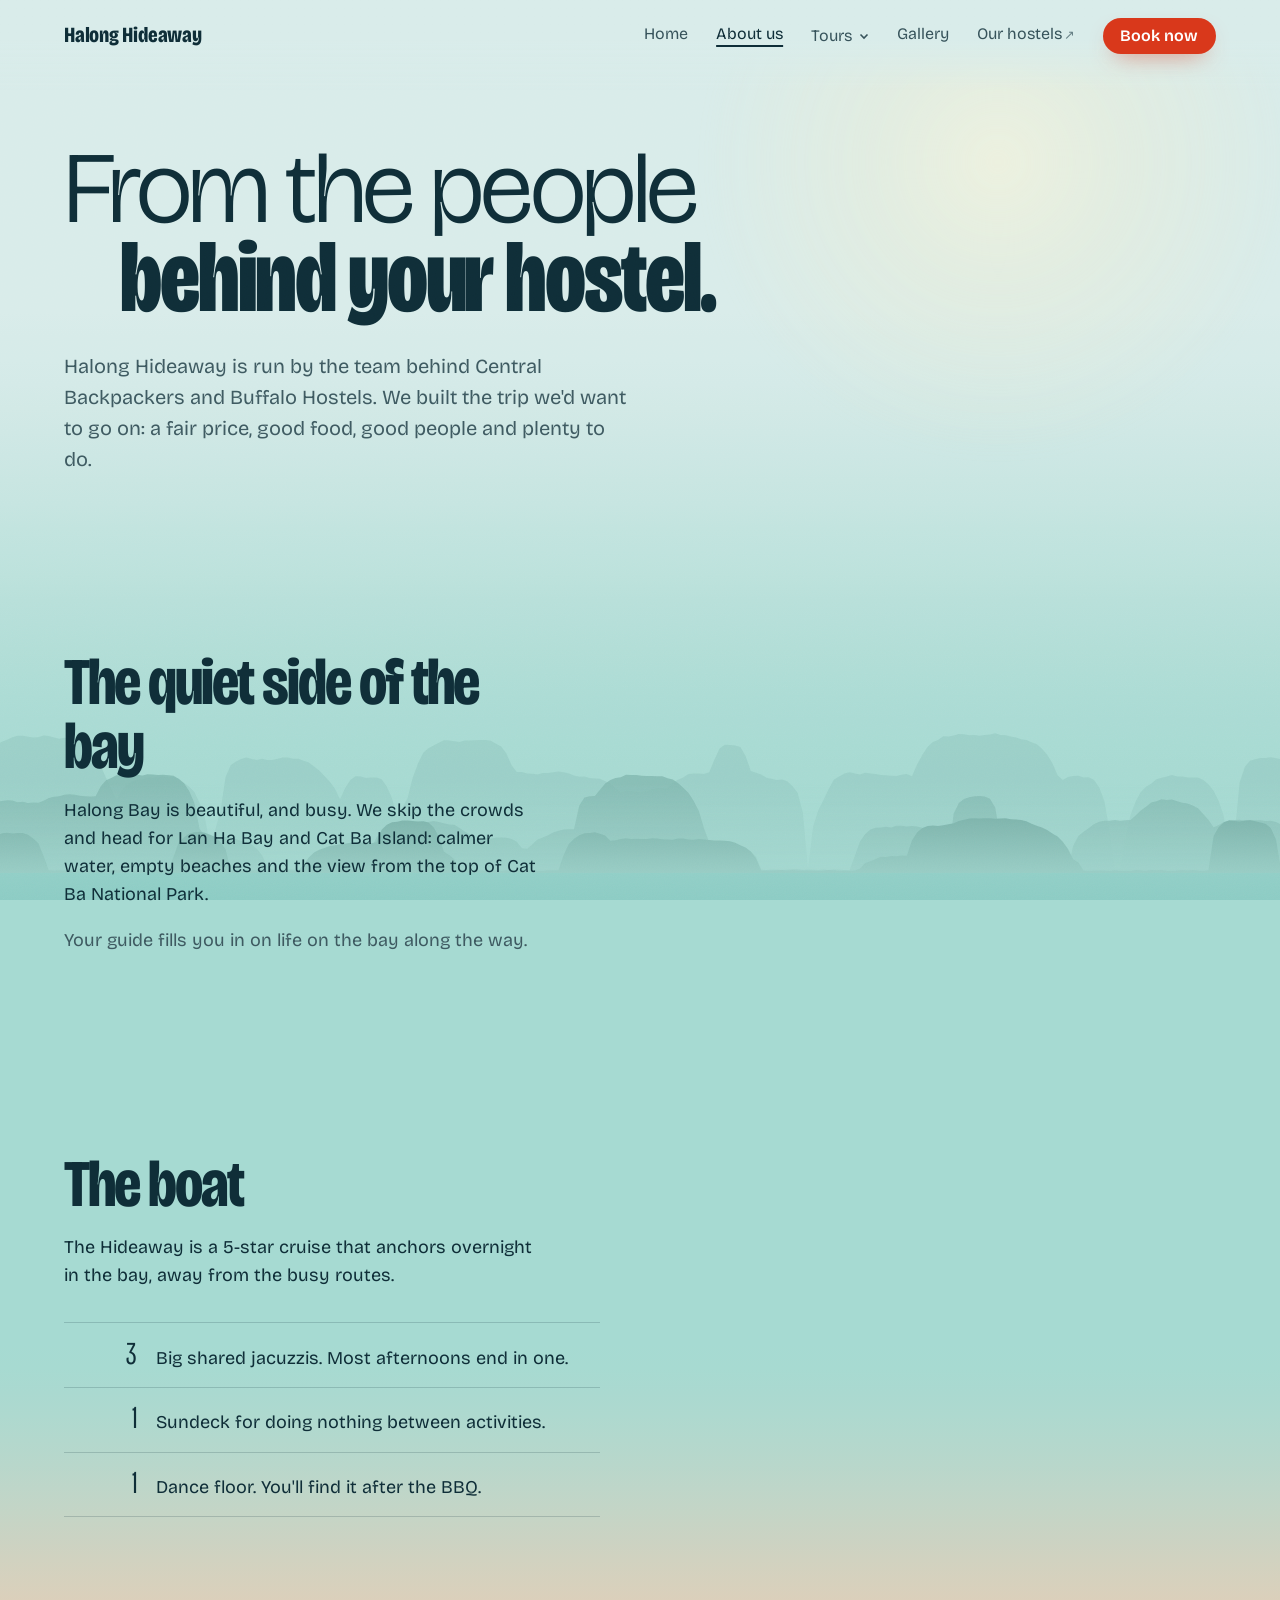
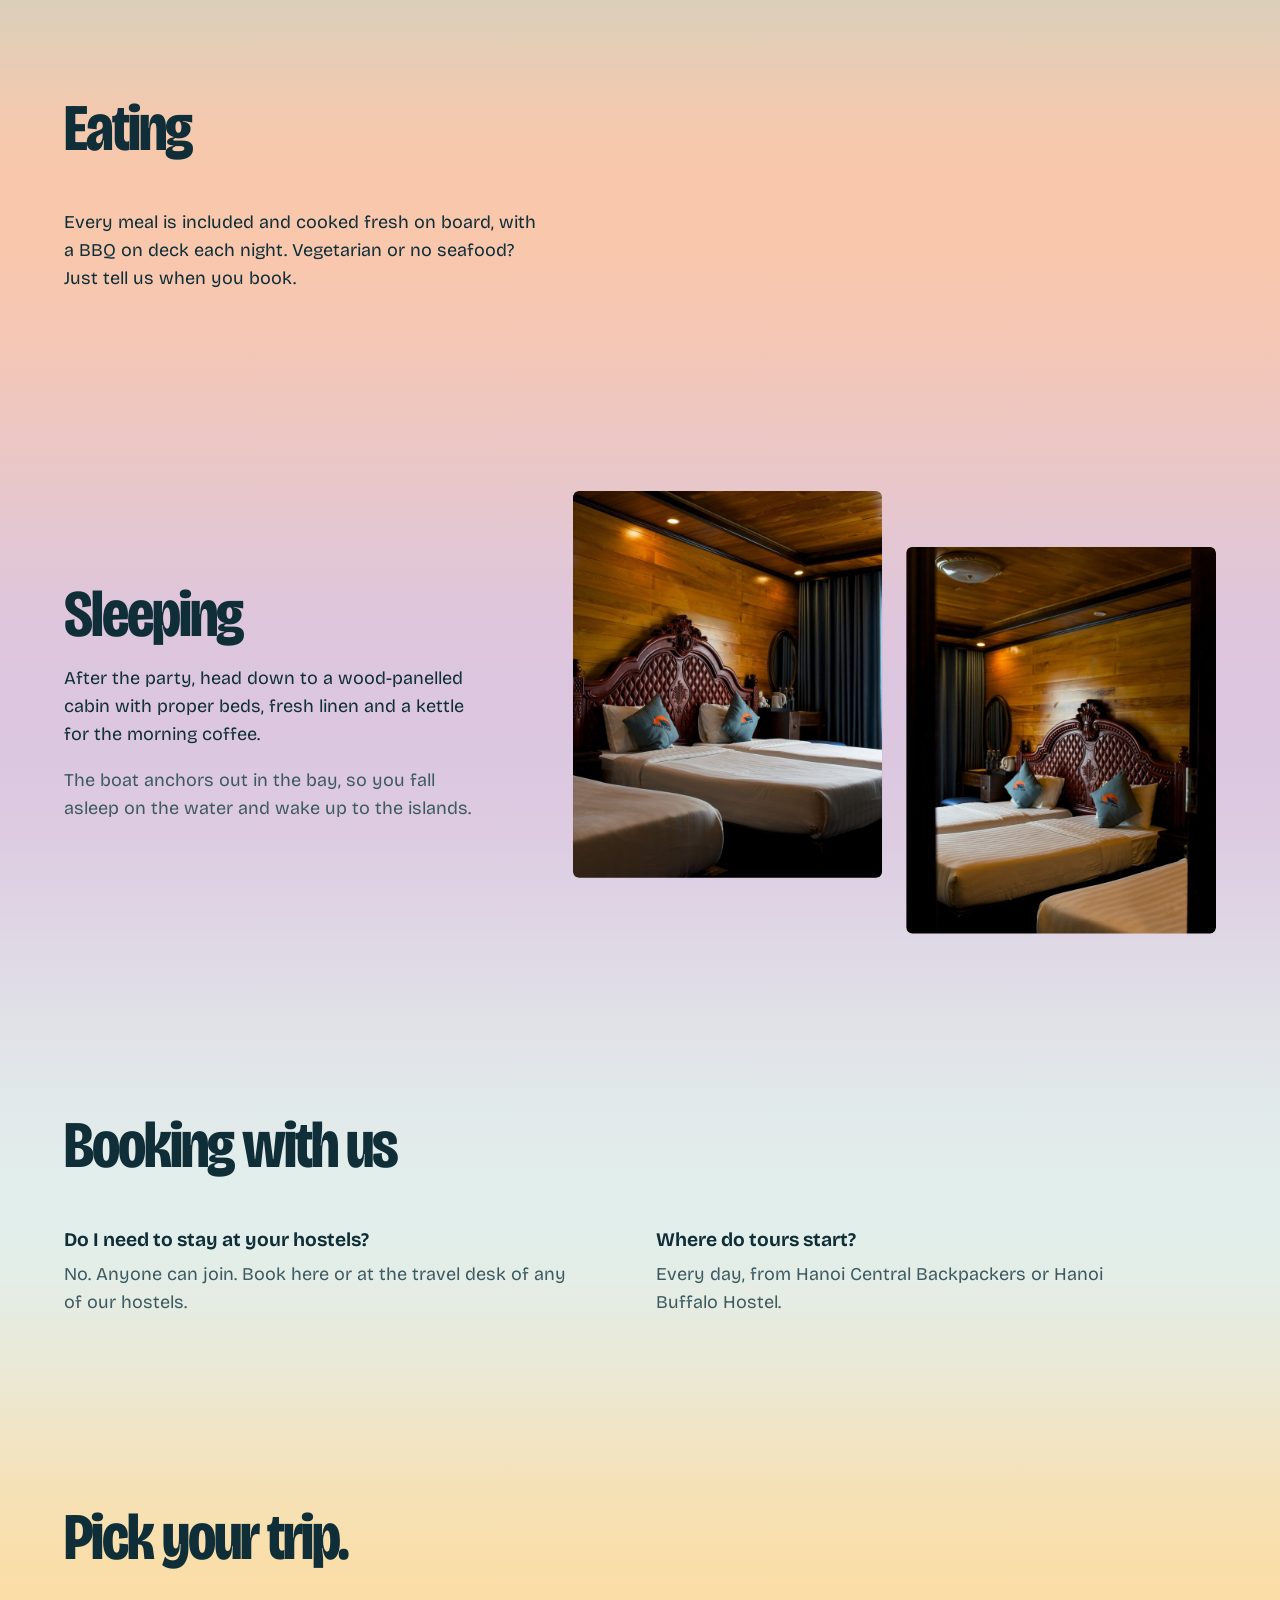
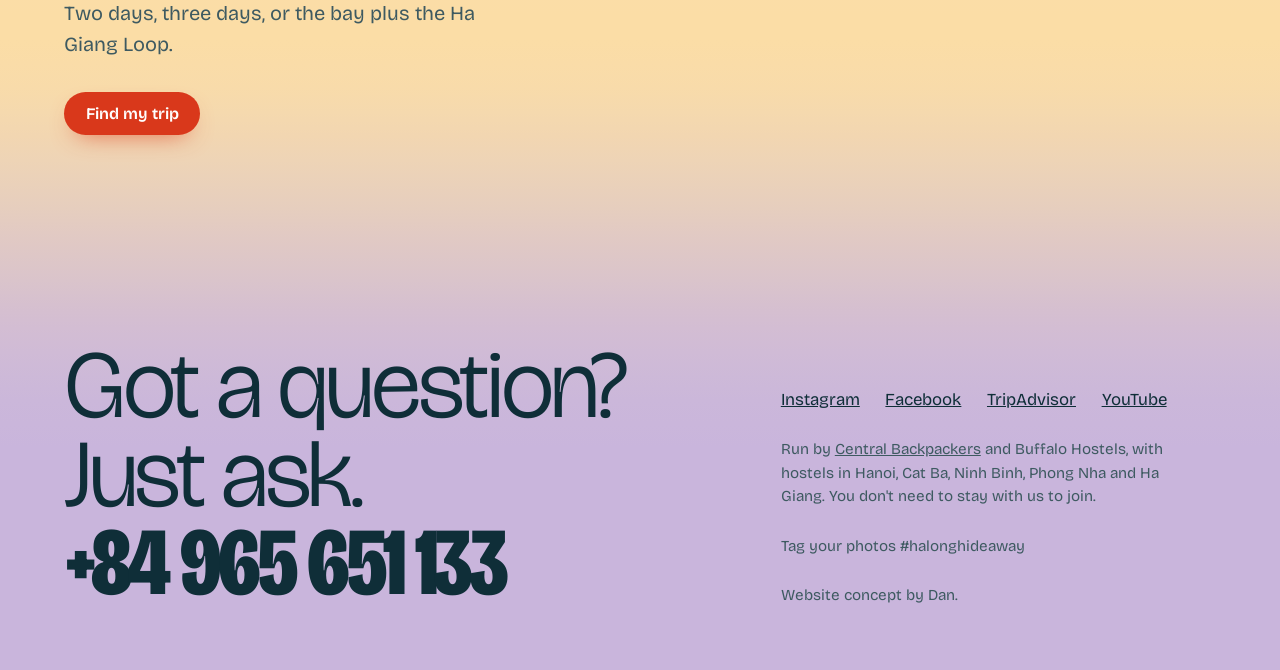
==== site/about.html @ 5dda9557 "Halong Hideaway website concept Co-Authored-By: Claude Opus 5.5 <noreply@anthropic.com> Claude-Sessi" ====
<!DOCTYPE html>
<html lang="en">
<head>
<meta charset="utf-8">
<meta name="viewport" content="width=device-width, initial-scale=1">
<title>About us | Halong Hideaway</title>
<meta name="description" content="Halong Hideaway is run by the team behind Central Backpackers and Buffalo Hostels.">
<meta name="robots" content="noindex, nofollow">
<link rel="preconnect" href="https://fonts.googleapis.com">
<link rel="preconnect" href="https://fonts.gstatic.com" crossorigin>
<link href="https://fonts.googleapis.com/css2?family=Bricolage+Grotesque:opsz,wdth,wght@12..96,75..100,200..800&display=swap" rel="stylesheet">
<link rel="stylesheet" href="assets/site.css">
<script>document.documentElement.classList.add('js')</script>
</head>
<body>
<a class="skip" href="#main">Skip to content</a>
<div class="world" aria-hidden="true"></div>
<div class="grain" aria-hidden="true"></div>

<header class="top">
  <a class="mark" href="index.html">Halong Hideaway</a>
  <div class="bar">
    <a class="btn bar-book" href="tours.html">Book now</a>
    <button class="menu-toggle" type="button" aria-expanded="false" aria-controls="menu" aria-label="Open menu"><span></span><span></span><span></span></button>
  </div>
  <nav id="menu" aria-label="Main">
    <a href="index.html">Home</a>
    <a href="about.html" aria-current="page">About us</a>
    <div class="dd">
      <button type="button" aria-expanded="false" aria-controls="tour-menu">Tours <svg viewBox="0 0 10 10" aria-hidden="true"><path d="M1.5 3.5 5 7l3.5-3.5" fill="none" stroke="currentColor" stroke-width="1.6"/></svg></button>
      <div class="dd-panel" id="tour-menu" hidden>
        <a href="tour-2-days.html"><span><b>2 days, 1 night</b><small>One night on the bay</small></span></a>
        <a href="tour-3-days.html"><span><b>3 days, 2 nights</b><small>The full trip</small></span></a>
        <a href="tour-6-days.html"><span><b>6 days with the Ha Giang Loop</b><small>The bay, then the mountains</small></span></a>
        <a class="all" href="tours.html"><span>Compare all tours</span></a>
      </div>
    </div>
    <a href="gallery.html">Gallery</a>
    <a href="https://www.centralbackpackershostel.com/" target="_blank" rel="noopener">Our hostels<span class="ext" aria-hidden="true">↗</span><span class="vh"> (opens in a new tab)</span></a>
    <a class="btn" href="tours.html">Book now</a>
  </nav>
</header>

<main id="main">

  <section class="intro" data-stop="dawn">
    <h1 class="display"><span>From the people</span><span class="heavy">behind your hostel.</span></h1>
    <p class="lede">Halong Hideaway is run by the team behind Central Backpackers and Buffalo Hostels. We built the trip we'd want to go on: a fair price, good food, good people and plenty to do.</p>
  </section>

  <section class="split" data-stop="midday" aria-labelledby="where">
    <div>
      <h2 class="title" id="where">The quiet side of the bay</h2>
      <p class="body" style="color:inherit">Halong Bay is beautiful, and busy. We skip the crowds and head for Lan Ha Bay and Cat Ba Island: calmer water, empty beaches and the view from the top of Cat Ba National Park.</p>
      <p class="body">Your guide fills you in on life on the bay along the way.</p>
    </div>
    <figure class="shot feather"><img src="https://halonghideaway.com/public/media/media/images/hideaway.cruise.halong.bay.vietnam.jpg" alt="The Hideaway cruise among the islands of Lan Ha Bay" loading="lazy" referrerpolicy="no-referrer" onerror="this.parentNode.style.display='none'"></figure>
  </section>

  <section class="split flip" data-stop="midday" aria-labelledby="deck">
    <div>
      <h2 class="title" id="deck">The boat</h2>
      <p class="body" style="color:inherit">The Hideaway is a 5-star cruise that anchors overnight in the bay, away from the busy routes.</p>
      <ul class="spec">
        <li><b>3</b><span>Big shared jacuzzis. Most afternoons end in one.</span></li>
        <li><b>1</b><span>Sundeck for doing nothing between activities.</span></li>
        <li><b>1</b><span>Dance floor. You'll find it after the BBQ.</span></li>
      </ul>
    </div>
    <figure class="shot feather"><img src="https://halonghideaway.com/public/media/media/images/hideaway.cruise.jaccuzi2.jpg" alt="Guests in the deck jacuzzi on the Hideaway cruise" loading="lazy" referrerpolicy="no-referrer" onerror="this.parentNode.style.display='none'"></figure>
  </section>

  <section class="block" data-stop="sunset" aria-labelledby="eat">
    <h2 class="title" id="eat">Eating</h2>
    <p class="body" style="color:inherit;margin-top:1.4rem">Every meal is included and cooked fresh on board, with a BBQ on deck each night. Vegetarian or no seafood? Just tell us when you book.</p>
  </section>

  <section class="sleep" data-stop="dusk" aria-labelledby="sleep">
    <div class="sleep-copy">
      <h2 class="title" id="sleep">Sleeping</h2>
      <p class="body" style="color:inherit">After the party, head down to a wood-panelled cabin with proper beds, fresh linen and a kettle for the morning coffee.</p>
      <p class="body">The boat anchors out in the bay, so you fall asleep on the water and wake up to the islands.</p>
    </div>
    <div class="sleep-pics">
      <figure class="shot"><img src="assets/media/cabin-1.jpg" srcset="assets/media/cabin-1-800.jpg 800w, assets/media/cabin-1.jpg 1400w" sizes="(max-width: 900px) 50vw, 30vw" alt="A cabin on the Hideaway with carved wooden headboard, white linen and Hideaway Cruise cushions" loading="lazy" decoding="async"></figure>
      <figure class="shot"><img src="assets/media/cabin-2.jpg" srcset="assets/media/cabin-2-800.jpg 800w, assets/media/cabin-2.jpg 1400w" sizes="(max-width: 900px) 50vw, 30vw" alt="The same cabin seen from the doorway, with wood-panelled walls, a mirror and a kettle" loading="lazy" decoding="async"></figure>
    </div>
  </section>

  <section class="block" data-stop="mist" aria-labelledby="book-h">
    <h2 class="title" id="book-h">Booking with us</h2>
    <dl class="qa">
      <div><dt>Do I need to stay at your hostels?</dt><dd>No. Anyone can join. Book here or at the travel desk of any of our hostels.</dd></div>
      <div><dt>Where do tours start?</dt><dd>Every day, from Hanoi Central Backpackers or Hanoi Buffalo Hostel.</dd></div>
    </dl>
  </section>

  <section class="beat solo" data-stop="golden">
    <div>
      <h2 class="title">Pick your trip.</h2>
      <p class="lede">Two days, three days, or the bay plus the Ha Giang Loop.</p>
      <a class="btn" href="tours.html">Find my trip</a>
    </div>
  </section>

  <footer data-stop="evening">
    <p class="ask">Got a question? Just ask. <a href="tel:+84965651133">+84 965 651 133</a></p>
    <div>
      <ul>
        <li><a href="https://www.instagram.com/halonghideawaytour">Instagram</a></li>
        <li><a href="https://www.facebook.com/halonghideawaytour">Facebook</a></li>
        <li><a href="https://www.tripadvisor.com.vn/">TripAdvisor</a></li>
        <li><a href="https://www.youtube.com/watch?v=XsAsDFy_2qI">YouTube</a></li>
      </ul>
      <p class="fine">Run by <a href="https://www.centralbackpackershostel.com/" target="_blank" rel="noopener">Central Backpackers</a> and Buffalo Hostels, with hostels in Hanoi, Cat Ba, Ninh Binh, Phong Nha and Ha Giang. You don't need to stay with us to join.</p>
      <p class="fine">Tag your photos #halonghideaway</p>
      <p class="fine concept">Website concept by Dan.</p>
    </div>
  </footer>
</main>

<script src="assets/site.js"></script>
</body>
</html>
---- site/assets/site.css ----
/* ------------------------------------------------------------------
   Halong Hideaway — shared styles
   One continuous sky per page. Nothing sits in boxes; the light
   changes as you scroll, and every page ends at night.
------------------------------------------------------------------- */
:root{
  --sky-top:#B9CBD3; --sky-bot:#F2D4BA;
  --r1:#A9B9BC; --r2:#8A9FA3; --r3:#647E83; --water:#93ABAD;
  --ink:#13293A; --soft:#3C5363; --acc:#D62F66; --acc-ink:#FFFFFF;
  --sun:#FFE6C8; --sun-x:22%; --sun-y:66vh; --sun-r:180px; --sun-a:.9; --stars:0;
  --gutter:clamp(1.25rem,5vw,5rem);
  --ridge-shift:0px;
}
*{box-sizing:border-box}
html{scroll-behavior:smooth;-webkit-text-size-adjust:100%}
body{margin:0;overflow-x:clip;font-family:"Bricolage Grotesque",ui-sans-serif,system-ui,sans-serif;font-size:1.125rem;line-height:1.55;
  font-variation-settings:"opsz" 14;color:var(--ink);background:var(--sky-bot);-webkit-font-smoothing:antialiased}
a{color:inherit}
img{display:block;max-width:100%}
:focus-visible{outline:2px solid var(--ink);outline-offset:4px;border-radius:4px}
.skip{position:absolute;left:-999px;top:0;z-index:10;background:var(--acc);color:var(--acc-ink);padding:.6rem 1rem}
.skip:focus{left:1rem;top:1rem}

/* ---------- the world ---------- */
.sky-strip{position:absolute;inset:0;z-index:0;pointer-events:none}
.world{position:fixed;inset:0;z-index:1;pointer-events:none;overflow:hidden}
.sun{position:absolute;left:var(--sun-x);top:var(--sun-y);width:min(60vw,620px);height:min(60vw,620px);transition:opacity .4s;transform:translate(-50%,-50%);
  border-radius:50%;opacity:var(--sun-a);
  background:radial-gradient(circle,rgba(255,246,214,.95) 0,rgba(255,240,200,.45) 28%,transparent 68%);filter:blur(8px)}
.stars{position:absolute;inset:0 0 40% 0;opacity:var(--stars)}
.stars i{position:absolute;width:1.5px;height:1.5px;border-radius:50%;background:#fff}
.ridges{position:absolute;left:0;right:0;bottom:3vh;height:min(16vh,170px)}
.ridges svg{position:absolute;bottom:0;left:-10%;width:130%;height:100%;transform:translateX(calc(var(--ridge-shift) * var(--k,1)))}
.ridges .l1{height:100%;--k:.3;opacity:.55} .ridges .l2{height:80%;--k:.6;opacity:.8} .ridges .l3{height:62%;--k:1}
.l1 path{fill:var(--r1)} .l2 path{fill:var(--r2)} .l3 path{fill:var(--r3)}
.haze{position:absolute;left:0;right:0;bottom:3vh;height:10vh;background:linear-gradient(to top,color-mix(in srgb,var(--haze,#fff) 75%,transparent),transparent)}
.water{position:absolute;left:0;right:0;bottom:0;height:3vh;
  background:linear-gradient(to bottom,color-mix(in srgb,var(--water) 80%,var(--haze,#fff)),var(--water))}
.grain{position:fixed;inset:0;z-index:3;pointer-events:none;opacity:.06;mix-blend-mode:overlay;
  background-image:url("data:image/svg+xml,%3Csvg xmlns='http://www.w3.org/2000/svg' width='160' height='160'%3E%3Cfilter id='n'%3E%3CfeTurbulence type='fractalNoise' baseFrequency='.9' numOctaves='2' stitchTiles='stitch'/%3E%3C/filter%3E%3Crect width='100%25' height='100%25' filter='url(%23n)'/%3E%3C/svg%3E")}
main{position:relative;z-index:2}
[data-stop]{color:var(--ink)}
body{position:relative}

/* ---------- nav ---------- */
.top{position:fixed;inset:0 0 auto 0;z-index:5;display:flex;align-items:center;justify-content:space-between;gap:2rem;
  padding:1.1rem var(--gutter) 2.2rem;background:linear-gradient(to bottom,var(--nav-bg,#C2CFD6) 45%,color-mix(in srgb,var(--nav-bg,#C2CFD6) 0%,transparent))}
.mark{white-space:nowrap;font-weight:760;font-variation-settings:"opsz" 40,"wdth" 78;font-size:1.35rem;letter-spacing:-.01em;text-decoration:none;line-height:1}
.top nav{display:flex;gap:1.75rem;align-items:center;font-size:1rem}
.top nav > a:not(.btn),.dd > button{text-decoration:none;opacity:.8}
.top nav > a:not(.btn):hover,.dd > button:hover{opacity:1}
.top nav > a[aria-current="page"],.dd.current > button{opacity:1;text-decoration:underline;text-decoration-thickness:1.5px;text-underline-offset:.4em}
.ext{font-size:.8em;margin-left:.2em;opacity:.7}
.vh{position:absolute;width:1px;height:1px;overflow:hidden;clip:rect(0 0 0 0);white-space:nowrap}

/* tours dropdown */
.dd{position:relative}
.dd > button{font:inherit;color:inherit;background:none;border:0;padding:0;cursor:pointer;display:inline-flex;align-items:center;gap:.4rem}
.dd > button svg{width:10px;height:10px;transition:transform .2s}
.dd > button[aria-expanded="true"] svg{transform:rotate(180deg)}
.dd-panel{position:absolute;top:calc(100% + .9rem);left:-1.1rem;width:24rem;padding:.45rem;border-radius:12px;
  background:color-mix(in srgb,var(--nav-bg,#C2CFD6) 88%,#fff);color:var(--ink);box-shadow:0 24px 60px -24px rgba(10,20,35,.5),0 0 0 1px color-mix(in srgb,var(--ink) 8%,transparent)}
.dd-panel::before{content:"";position:absolute;left:0;right:0;top:-1rem;height:1rem}
.dd-panel[hidden]{display:none}
.dd-panel a{display:grid;grid-template-columns:minmax(0,1fr) auto;gap:1rem;align-items:baseline;padding:.7rem .8rem;border-radius:8px;text-decoration:none}
.dd-panel a:hover,.dd-panel a:focus-visible{background:color-mix(in srgb,var(--ink) 8%,transparent)}
.dd-panel b{font-weight:640}
.dd-panel small{display:block;color:var(--soft);font-size:.85rem;margin-top:.1rem}
.dd-panel .p{font-variant-numeric:tabular-nums;color:var(--soft);font-size:.9rem}
.dd-panel .all{margin-top:.25rem;border-top:1px solid color-mix(in srgb,var(--ink) 12%,transparent);border-radius:0 0 8px 8px;font-weight:600}
@media (hover:hover) and (min-width:901px){.dd:hover .dd-panel[hidden]{display:block}}
.menu-toggle,.top .bar-book{display:none}
.bar{display:flex;align-items:center;gap:.75rem}

.btn{display:inline-flex;align-items:center;gap:.6rem;padding:.8rem 1.35rem;border-radius:999px;background:var(--acc);color:var(--acc-ink);
  text-decoration:none;font:inherit;font-weight:620;font-size:1rem;border:0;cursor:pointer;line-height:1.1;white-space:nowrap}
.btn{box-shadow:0 10px 24px -12px color-mix(in srgb,var(--acc) 80%,transparent);transition:transform .15s,box-shadow .15s}
.btn:hover{transform:translateY(-1px);box-shadow:0 14px 28px -12px color-mix(in srgb,var(--acc) 90%,transparent)}
.btn.ghost,.btn.ghost:hover{background:transparent;color:var(--ink);box-shadow:inset 0 0 0 1.5px currentColor;transform:none}
.top .btn{padding:.6rem 1.1rem}
.actions{display:flex;flex-wrap:wrap;gap:.75rem;align-items:center}
.more{font-weight:620;text-underline-offset:.3em;text-decoration-thickness:1.5px}

/* ---------- type ---------- */
.display{margin:0;font-size:clamp(2.35rem,6.8vw + .9rem,8.6rem);overflow-wrap:break-word;line-height:.88;letter-spacing:-.035em;font-weight:300;font-variation-settings:"opsz" 96,"wdth" 100}
.display span{display:block}
.display .heavy{font-weight:800;font-variation-settings:"opsz" 96,"wdth" 75;padding-left:.55em;letter-spacing:-.02em}
.line{margin:0;font-size:clamp(2.2rem,9vw,6.2rem);overflow-wrap:break-word;line-height:.93;letter-spacing:-.035em;font-weight:300;font-variation-settings:"opsz" 96,"wdth" 100;max-width:14ch}
.line b{font-weight:800;font-variation-settings:"opsz" 96,"wdth" 75;letter-spacing:-.02em}
.title{margin:0;font-size:clamp(2.3rem,5.2vw,4.7rem);line-height:.96;letter-spacing:-.03em;font-weight:720;font-variation-settings:"opsz" 96,"wdth" 80;max-width:16ch}
.lede{max-width:36ch;margin:1.8rem 0 2rem;font-size:1.25rem;color:var(--soft)}
.body{max-width:40ch;color:var(--soft)}

/* feathered photos: edges dissolve into the sky */
.feather img{border-radius:6px;box-shadow:0 30px 60px -30px rgba(10,20,35,.45)}
.shot video{display:block;width:100%;height:100%;object-fit:cover;border-radius:6px;background:color-mix(in srgb,var(--ink) 10%,transparent);
  box-shadow:0 30px 60px -30px rgba(10,20,35,.45)}
.beat .shot.clip{aspect-ratio:4/5;width:min(100%,520px)}
.shot{margin:0}
.shot img{width:100%;height:100%;object-fit:cover}

/* ---------- home ---------- */
.hero{min-height:92svh;display:grid;grid-template-columns:minmax(0,1.1fr) minmax(0,.9fr);align-items:center;gap:3rem;padding:7rem var(--gutter) 12vh}
.hero-shot{position:relative;aspect-ratio:4/5;justify-self:end;width:min(100%,540px);margin:0}
.hero-shot video{width:100%;height:100%;object-fit:cover;display:block;border-radius:6px;box-shadow:0 30px 60px -30px rgba(10,20,35,.45)}
.hero-shot .play{z-index:2;text-decoration:none}
.play{position:absolute;left:1rem;bottom:1rem;display:inline-flex;align-items:center;gap:.55rem;padding:.65rem 1.1rem .65rem .9rem;border-radius:999px;
  border:0;color:#fff;background:rgba(10,18,30,.45);backdrop-filter:blur(10px);-webkit-backdrop-filter:blur(10px);
  font:inherit;font-size:.95rem;font-weight:600;cursor:pointer;line-height:1;white-space:nowrap}
.play:hover{background:rgba(10,18,30,.65)}
.play svg{width:14px;height:14px;display:block}
.beat{position:relative;display:grid;grid-template-columns:minmax(0,1fr) minmax(0,.85fr);align-items:center;gap:3rem 5rem;padding:11vh var(--gutter)}
.beat.flip > :first-child{order:2}
.beat.solo{grid-template-columns:minmax(0,1fr)}
.beat .shot{aspect-ratio:4/3;width:min(100%,600px)}
.beat.flip .shot{justify-self:start}
.beat:not(.flip) .shot{justify-self:end}
.facts{list-style:none;margin:2.2rem 0 0;padding:0;display:flex;flex-wrap:wrap;gap:.5rem 2rem;font-size:1rem;color:var(--soft)}
.facts li::before{content:"+";font-weight:700;margin-right:.4rem;color:var(--ink)}
.choose{list-style:none;margin:2.5rem 0 2.5rem;padding:0;max-width:46rem}
.choose a{display:grid;grid-template-columns:minmax(0,1fr) auto;align-items:baseline;gap:1.5rem;padding:1.1rem 0;text-decoration:none;
  border-top:1.5px solid color-mix(in srgb,var(--ink) 22%,transparent)}
.choose li:last-child a{border-bottom:1.5px solid color-mix(in srgb,var(--ink) 22%,transparent)}
.choose .n{font-size:clamp(1.5rem,3vw,2.3rem);font-weight:640;letter-spacing:-.02em;font-variation-settings:"opsz" 60,"wdth" 84;line-height:1.1}
.choose .n small{display:block;font-size:1rem;font-weight:400;color:var(--soft);letter-spacing:0;margin-top:.3rem;font-variation-settings:"opsz" 14}
.choose .p{font-size:clamp(1.3rem,2.6vw,2rem);font-weight:260;font-variant-numeric:tabular-nums;letter-spacing:-.02em;font-variation-settings:"opsz" 96,"wdth" 80}
.choose a:hover .n{text-decoration:underline;text-decoration-thickness:1.5px;text-underline-offset:.2em}

/* ---------- subpage intro ---------- */
.intro{min-height:56vh;display:grid;align-content:end;padding:9rem var(--gutter) 6vh}
.intro .lede{max-width:44ch}

/* ---------- the route (trip page) ---------- */
.route{position:relative;padding:0 var(--gutter)}
.route::before{content:"";position:absolute;top:10vh;bottom:10vh;left:calc(var(--gutter) + 7.75rem);width:1.5px;
  background:linear-gradient(to bottom,transparent,color-mix(in srgb,var(--ink) 35%,transparent) 4%,color-mix(in srgb,var(--ink) 35%,transparent) 96%,transparent)}
.chapter{position:relative;padding:9vh 0}
.chapter h2{margin:0 0 3rem 9.5rem;max-width:14ch;font-size:clamp(2.4rem,5.4vw,4.9rem);line-height:.95;letter-spacing:-.03em;font-weight:720;font-variation-settings:"opsz" 96,"wdth" 80}
.chapter h2 small{display:block;font-size:.42em;font-weight:340;letter-spacing:-.01em;margin-bottom:.5rem;font-variation-settings:"opsz" 40,"wdth" 100;color:var(--soft)}
.says{margin:0 0 3rem 9.5rem;max-width:13ch;font-size:clamp(2.6rem,6.6vw,6rem);line-height:.92;letter-spacing:-.035em;font-weight:300;font-variation-settings:"opsz" 96,"wdth" 100}
.moments{list-style:none;margin:0;padding:0;max-width:44rem}
.moments li{position:relative;display:grid;grid-template-columns:7rem minmax(0,34ch);gap:2.5rem;padding:1.05rem 0;align-items:baseline}
.moments li::after{content:"";position:absolute;left:calc(7.75rem - 4.5px);top:1.75rem;width:10px;height:10px;border-radius:50%;background:var(--sky-bot);box-shadow:inset 0 0 0 1.5px var(--ink)}
.moments time{font-size:2.1rem;line-height:1;font-weight:240;text-align:right;letter-spacing:-.02em;font-variation-settings:"opsz" 96,"wdth" 78;font-variant-numeric:tabular-nums}
.moments p{margin:0}
.route-link{margin:1.5rem 0 0 9.5rem}
.moments strong{font-weight:680}
.chapter .shot{position:absolute;right:0;top:9vh;width:min(40vw,580px);aspect-ratio:4/3}
.chapter .shot.low{top:auto;bottom:9vh}
.chapter:has(.shot){min-height:calc(min(40vw,580px) * .75 + 18vh)}

/* ---------- split sections (boat, info) ---------- */
.split{display:grid;grid-template-columns:minmax(0,1fr) minmax(0,1fr);gap:3rem 5rem;align-items:center;padding:10vh var(--gutter)}
.split.flip > :first-child{order:2}
.split .shot{aspect-ratio:4/3;width:min(100%,600px);justify-self:center}
.spec{list-style:none;margin:2rem 0 0;padding:0;max-width:34rem}
.spec li{display:grid;grid-template-columns:4.5rem minmax(0,1fr);gap:1.25rem;padding:.9rem 0;align-items:baseline;border-top:1.5px solid color-mix(in srgb,var(--ink) 18%,transparent)}
.spec li:last-child{border-bottom:1.5px solid color-mix(in srgb,var(--ink) 18%,transparent)}
.spec b{font-size:2rem;font-weight:260;line-height:1;letter-spacing:-.03em;font-variation-settings:"opsz" 96,"wdth" 78;text-align:right}
.block{padding:10vh var(--gutter)}
.block .title{margin-bottom:3rem}
.qa{display:grid;grid-template-columns:repeat(2,minmax(0,1fr));gap:2.4rem 4rem;margin:0;max-width:70rem}
.qa dt{font-weight:680;margin-bottom:.35rem;font-size:1.2rem}
.qa dd{margin:0;max-width:42ch;color:var(--soft)}

/* ---------- prices ---------- */
.pick{display:flex;flex-wrap:wrap;align-items:baseline;gap:.2em .35em;margin:1rem 0 4rem;font-size:clamp(2.6rem,6.4vw,5.8rem);line-height:1;
  letter-spacing:-.035em;font-weight:300;font-variation-settings:"opsz" 96,"wdth" 100}
.pick button{font:inherit;color:inherit;background:none;border:0;padding:0 .08em;cursor:pointer;opacity:.38;font-weight:800;font-variation-settings:"opsz" 96,"wdth" 75}
.pick button:hover{opacity:.7}
.pick button[aria-checked="true"]{opacity:1;text-decoration:underline;text-decoration-thickness:.07em;text-underline-offset:.12em}
.pick .slash{opacity:.3}
.detail{display:grid;grid-template-columns:minmax(0,1.1fr) minmax(0,.9fr);gap:3rem 5rem;max-width:74rem}
.detail h2{margin:0 0 1rem;font-size:1.9rem;line-height:1.1;font-weight:680;letter-spacing:-.015em;font-variation-settings:"opsz" 40,"wdth" 88}
.detail .blurb{max-width:42ch;margin:0 0 2rem}
.days{list-style:none;margin:2.4rem 0 0;padding:0;max-width:40rem}
.days li{display:grid;grid-template-columns:4.5rem minmax(0,1fr);gap:1.25rem;padding:.75rem 0;border-top:1.5px solid color-mix(in srgb,var(--ink) 18%,transparent)}
.days li span{font-weight:680}
.price{font-size:clamp(3rem,7vw,6rem);line-height:.9;font-weight:220;letter-spacing:-.04em;font-variant-numeric:tabular-nums;font-variation-settings:"opsz" 96,"wdth" 78;margin:0}
.price small{font-size:1rem;letter-spacing:0;font-weight:400;display:block;margin-top:.7rem;color:var(--soft);font-variation-settings:"opsz" 14}
.ride{display:flex;gap:1.25rem;margin:1.4rem 0 0;font-size:1rem}
.ride[hidden]{display:none}
.ride button{font:inherit;background:none;border:0;color:inherit;padding:0;cursor:pointer;opacity:.5}
.ride button[aria-checked="true"]{opacity:1;text-decoration:underline;text-underline-offset:.3em}
.incl{list-style:none;margin:2.2rem 0 0;padding:0;font-size:1rem}
.incl li{padding:.25rem 0}
.incl li::before{content:"+";display:inline-block;width:1.1rem;font-weight:700}
.excl{font-size:.95rem;color:var(--soft);margin-top:1rem}
.detail .shot{margin:2.4rem 0 0;width:min(100%,460px);aspect-ratio:4/3}
.detail .shot[hidden]{display:none}

/* ---------- footer (always night) ---------- */
footer{padding:12vh var(--gutter) 7vh;display:grid;grid-template-columns:minmax(0,1.2fr) minmax(0,.8fr);gap:3rem 4rem;align-items:end}
footer .ask{margin:0;font-size:clamp(2.1rem,9vw,6rem);line-height:.92;letter-spacing:-.035em;font-weight:300;font-variation-settings:"opsz" 96,"wdth" 100}
footer .ask a{font-weight:800;font-variation-settings:"opsz" 96,"wdth" 75;text-decoration:none;display:block}
footer .ask a:hover{text-decoration:underline;text-decoration-thickness:.05em;text-underline-offset:.1em}
footer ul{list-style:none;margin:0;padding:0;display:flex;flex-wrap:wrap;gap:.6rem 1.6rem;font-size:1.05rem}
footer .fine{color:var(--soft);font-size:.95rem;margin:1.6rem 0 0;max-width:40ch}

/* ---------- video ---------- */
dialog{border:0;padding:0;width:min(92vw,1100px);max-height:92dvh;background:#000;border-radius:14px;overflow:hidden}
#film .frame{aspect-ratio:16/9;width:100%}
.film-note{margin:0;padding:.7rem 1rem;font-size:.9rem;color:rgba(255,255,255,.7);background:#000;text-align:right}
.film-note a{color:#fff}
dialog::backdrop{background:rgba(8,14,30,.82)}
dialog .frame{aspect-ratio:16/9}
dialog iframe{width:100%;height:100%;border:0;display:block}
dialog .close{position:absolute;top:.6rem;right:.6rem;z-index:2;background:rgba(0,0,0,.55);color:#fff;border:0;border-radius:999px;padding:.45rem .9rem;font:inherit;font-size:.9rem;cursor:pointer}

/* ---------- responsive ---------- */
@media (max-width:900px){
  .hero,.beat,.split,.detail,footer{grid-template-columns:1fr}
  .hero{padding-top:6.5rem;padding-bottom:10vh;min-height:0}
  .hero-shot{justify-self:stretch;aspect-ratio:4/3;width:100%;max-width:560px}
  .beat{padding:8vh var(--gutter)}
  .split,.block{padding:8vh var(--gutter)}
  .beat.flip > :first-child,.split.flip > :first-child{order:0}
  .beat .shot,.beat.flip .shot,.beat:not(.flip) .shot{justify-self:center}
  .route::before{left:calc(var(--gutter) + 5.1rem)}
  .chapter{padding:7vh 0;min-height:0}
  .chapter:has(.shot){min-height:0}
  .chapter h2,.says,.route-link{margin-left:0}
  .moments li{grid-template-columns:4.35rem minmax(0,1fr);gap:1.6rem}
  .moments li::after{left:calc(5.1rem - 4.5px);top:1.45rem}
  .moments time{font-size:1.05rem;font-weight:340}
  .chapter .shot,.chapter .shot.low{position:relative;top:auto;bottom:auto;right:auto;width:100%;margin-top:1.5rem}
  .qa{grid-template-columns:1fr}
}

/* ---------- compact nav: hamburger + dropdown panel (tablets and phones) ---------- */
@media (max-width:1080px){
  .top{padding-top:.8rem;padding-bottom:1.6rem}
  .menu-toggle{display:inline-grid;place-content:center;gap:5px;width:44px;height:44px;margin-right:-10px;padding:0;border:0;border-radius:10px;
    background:none;color:inherit;cursor:pointer;position:relative;z-index:7}
  .menu-toggle span{display:block;width:22px;height:2px;border-radius:2px;background:currentColor;transition:transform .25s ease,opacity .2s ease}
  .top.open .menu-toggle span:nth-child(1){transform:translateY(7px) rotate(45deg)}
  .top.open .menu-toggle span:nth-child(2){opacity:0}
  .top.open .menu-toggle span:nth-child(3){transform:translateY(-7px) rotate(-45deg)}
  .top .bar-book{display:inline-flex;padding:.55rem 1rem;font-size:.95rem}
  .top nav{display:none;position:fixed;left:max(.75rem,env(safe-area-inset-left));right:max(.75rem,env(safe-area-inset-right));top:4.1rem;
    max-height:calc(100dvh - 5rem);overflow-y:auto;overscroll-behavior:contain;flex-direction:column;align-items:stretch;gap:0;
    padding:.5rem 1.25rem 1.25rem;border-radius:16px;font-size:1.15rem;
    background:color-mix(in srgb,var(--nav-bg,#D9ECEA) 82%,#fff);box-shadow:0 30px 70px -30px rgba(10,30,40,.55),0 0 0 1px color-mix(in srgb,var(--ink) 7%,transparent)}
  .top.open nav{display:flex;animation:drop .22s ease-out}
  @keyframes drop{from{opacity:0;transform:translateY(-8px)}to{opacity:1;transform:none}}
  .top nav > a:not(.btn),.dd > button{display:flex;width:100%;justify-content:space-between;align-items:center;padding:.95rem 0;font-weight:620;opacity:1;
    border-bottom:1px solid color-mix(in srgb,var(--ink) 10%,transparent);text-decoration:none}
  .top nav > a[aria-current="page"],.dd.current > button{text-decoration:none;color:var(--acc)}
  .dd > button svg{width:12px;height:12px}
  .dd-panel{position:static;width:auto;padding:.25rem 0 .5rem .9rem;background:none;box-shadow:none;border-radius:0;
    border-bottom:1px solid color-mix(in srgb,var(--ink) 10%,transparent)}
  .dd-panel::before{display:none}
  .dd-panel a{padding:.6rem 0;font-size:1.02rem}
  .dd-panel .all{border-top:0;margin:0}
  .top nav .btn{justify-content:center;margin-top:1.1rem;padding:.95rem 1.2rem;font-size:1.05rem}
  html.menu-open{overflow:hidden}
}
@media (max-width:900px){ .display{font-size:clamp(2.35rem,10.5vw,6.2rem)} }
@media (max-width:440px){ .mark{font-size:1.15rem} .top .bar-book{padding:.5rem .85rem;font-size:.9rem} .bar{gap:.5rem} }
@media (max-width:359px){ .top .bar-book{display:none} }
/* phones turned sideways: size big type by screen height */
@media (max-height:520px) and (orientation:landscape){
  .display{font-size:clamp(2.1rem,9vh + 1rem,4.2rem)}
  .line,.says,footer .ask{font-size:clamp(1.9rem,8vh + 1rem,3.6rem)}
  .hero{padding-top:5rem;min-height:0}
  .top nav{max-height:calc(100dvh - 4.6rem)}
}
@media (prefers-reduced-motion:reduce){
  html{scroll-behavior:auto}
  .ridges svg{transform:none}
}

/* ---------- about: sleeping ---------- */
.sleep{display:grid;grid-template-columns:minmax(0,.8fr) minmax(0,1.2fr);gap:3rem 5rem;align-items:center;padding:10vh var(--gutter)}
.sleep-pics{display:grid;grid-template-columns:1fr 1fr;gap:1.5rem;align-items:start}
.sleep-pics .shot{aspect-ratio:4/5}
.sleep-pics .shot:nth-child(2){margin-top:18%}
.sleep-pics img{width:100%;height:100%;object-fit:cover;border-radius:6px;box-shadow:0 30px 60px -30px rgba(10,20,35,.5)}
@media (max-width:900px){
  .sleep{grid-template-columns:1fr;padding:8vh var(--gutter)}
  .sleep-pics{gap:.9rem}
}

/* ---------- tours overview ---------- */
.tour-row{display:grid;grid-template-columns:minmax(0,.9fr) minmax(0,1.3fr) minmax(0,.9fr);gap:2.5rem 4rem;align-items:start;padding:10vh var(--gutter)}
.tour-row .big{margin:0;font-size:clamp(6rem,15vw,13rem);line-height:.8;font-weight:200;letter-spacing:-.06em;font-variation-settings:"opsz" 96,"wdth" 75}
.tour-row .big small{display:block;font-size:1.25rem;letter-spacing:-.01em;font-weight:500;margin-top:.9rem;font-variation-settings:"opsz" 14}
.tour-row h2{margin:0 0 1rem;font-size:clamp(1.9rem,3.4vw,3rem);line-height:1;letter-spacing:-.025em;font-weight:720;font-variation-settings:"opsz" 96,"wdth" 82}
.tour-row .hook{margin:0 0 1.4rem;max-width:38ch;color:var(--soft)}
.ticks{list-style:none;margin:0;padding:0}
.ticks li{padding:.3rem 0}
.ticks li::before{content:"+";display:inline-block;width:1.2rem;font-weight:700}
.tour-row .buy{display:grid;gap:1.1rem;justify-items:start}
.tour-row .price{font-size:clamp(2.2rem,4vw,3.4rem)}
.badge{display:inline-block;font-size:.9rem;font-weight:650;padding:.32rem .75rem;border-radius:999px;background:#FFD25A;color:#2A1F10;margin-bottom:1rem}
.perday{display:block;font-size:.95rem;font-weight:600;margin-top:.35rem;color:var(--ink)}
.trust{list-style:none;margin:1.6rem 0 0;padding:0;display:flex;flex-wrap:wrap;gap:.4rem 1.6rem;font-size:.95rem;color:var(--soft)}
.trust li::before{content:"";display:inline-block;width:.45rem;height:.45rem;border-radius:50%;background:#3FA7A0;margin-right:.5rem;vertical-align:.1em}
.note{font-size:.95rem;color:var(--soft);max-width:34ch;margin:0}

/* ---------- tour detail ---------- */
.tour-head{min-height:62vh;display:grid;grid-template-columns:minmax(0,1.4fr) minmax(0,.6fr);gap:3rem;align-items:end;padding:9rem var(--gutter) 7vh}
.tour-head .buy{display:grid;gap:1.1rem;justify-items:start;padding-bottom:.6rem}
.tour-head .price{font-size:clamp(2.6rem,5vw,4.4rem)}
.cols{display:grid;grid-template-columns:repeat(2,minmax(0,1fr));gap:2.5rem 4rem;max-width:64rem;margin-top:2rem}
.cols h3{margin:0 0 .6rem;font-size:1.2rem;font-weight:680}
.others{display:grid;grid-template-columns:repeat(2,minmax(0,1fr));gap:2rem 4rem;max-width:64rem;margin-top:2.5rem}
.others a{text-decoration:none;display:block;padding-top:1rem;border-top:1.5px solid color-mix(in srgb,var(--ink) 25%,transparent)}
.others b{display:block;font-size:clamp(1.5rem,2.6vw,2.2rem);font-weight:660;letter-spacing:-.02em;line-height:1.1;font-variation-settings:"opsz" 60,"wdth" 84}
.others span{color:var(--soft);font-size:1rem}
.others a:hover b{text-decoration:underline;text-decoration-thickness:1.5px;text-underline-offset:.2em}
.bookbar{position:fixed;right:var(--gutter);bottom:calc(3.5vh + 1rem);z-index:6;box-shadow:0 18px 40px -18px rgba(10,20,35,.6);
  background:#D9381B;color:#fff;opacity:0;transform:translateY(1rem);pointer-events:none;transition:opacity .25s,transform .25s}
.bookbar.show{opacity:1;transform:none;pointer-events:auto}

/* ---------- gallery ---------- */
.gal-head{padding:9rem var(--gutter) 5vh;display:grid;grid-template-columns:minmax(0,1.2fr) minmax(0,.8fr);gap:2rem 4rem;align-items:end}
.gal-head .lede{margin:0 0 .4rem}
.film{position:relative;margin:0 var(--gutter);border-radius:8px;overflow:hidden;aspect-ratio:21/9;
  background:linear-gradient(135deg,color-mix(in srgb,var(--ink) 14%,transparent),color-mix(in srgb,var(--ink) 4%,transparent))}
.film img{width:100%;height:100%;object-fit:cover}
.film::after{content:"";position:absolute;inset:0;background:linear-gradient(to top,rgba(8,24,30,.45),transparent 55%);pointer-events:none}
.film .play{left:50%;top:50%;bottom:auto;transform:translate(-50%,-50%);font-size:1.1rem;padding:1rem 1.6rem 1rem 1.25rem;z-index:2}
.film figcaption{position:absolute;left:1.4rem;bottom:1.2rem;z-index:2;color:#fff;font-size:1rem;font-weight:500}

.reel-sec{position:relative}
.reel-pin{position:sticky;top:0;height:100vh;height:100svh;overflow:hidden;display:flex;flex-direction:column;justify-content:center}
.reel-track{display:flex;align-items:center;gap:clamp(2.5rem,5vw,6rem);padding:4rem var(--gutter) 0;width:max-content;will-change:transform}
.frame{flex:none;margin:0}
.frame.up{align-self:flex-start;margin-top:2vh}
.frame.down{align-self:flex-end;margin-bottom:6vh}
.zoom{position:relative;display:block;padding:0;border:0;cursor:zoom-in;border-radius:6px;overflow:hidden;
  height:min(58vh,620px);aspect-ratio:var(--ar,3/2);
  background:linear-gradient(135deg,color-mix(in srgb,var(--ink) 12%,transparent),color-mix(in srgb,var(--ink) 4%,transparent));
  box-shadow:0 34px 70px -34px rgba(10,30,40,.55)}
.frame.big .zoom{height:min(66vh,700px)}
.frame.small .zoom{height:min(42vh,440px)}
.zoom img{width:100%;height:100%;object-fit:cover;transition:transform .6s cubic-bezier(.2,.7,.2,1)}
.zoom:hover img{transform:scale(1.03)}
.zoom.missing img{visibility:hidden}
.zoom.missing{cursor:default}
.zoom.missing::after{content:"Photo";position:absolute;inset:auto 0 1rem;text-align:center;font-size:.9rem;color:var(--soft)}
.frame figcaption{margin-top:.8rem;font-size:.95rem;color:var(--soft);max-width:34ch}
.interlude{flex:none;width:min(24rem,62vw);align-self:center}
.interlude .t{display:block;font-size:1rem;font-weight:650;margin-bottom:.7rem;color:var(--soft)}
.interlude p{margin:0;font-size:clamp(2rem,3.6vw,3.4rem);line-height:1;letter-spacing:-.03em;font-weight:300;font-variation-settings:"opsz" 96,"wdth" 100}
.interlude p b{font-weight:780;font-variation-settings:"opsz" 96,"wdth" 78}
.interlude .btn{margin-top:1.6rem}
.reel-hud{position:absolute;left:var(--gutter);right:var(--gutter);top:5.4rem;display:flex;align-items:center;gap:1.25rem;font-size:.95rem;font-weight:600;pointer-events:none}
.reel-now{min-width:9rem}
.reel-bar{flex:1;max-width:22rem;height:2px;background:color-mix(in srgb,var(--ink) 15%,transparent);border-radius:2px;overflow:hidden}
.reel-bar i{display:block;height:100%;background:var(--ink);transform:scaleX(0);transform-origin:left}
.reel-hint{color:var(--soft);font-weight:500}

/* full-screen photo viewer */
#viewer{position:fixed;inset:0;width:100vw;height:100dvh;max-width:none;max-height:none;margin:0;padding:0;border:0;border-radius:0;
  background:rgba(9,22,28,.94);color:#fff;overflow:hidden}
#viewer[open]{display:grid;grid-template-rows:1fr auto}
#viewer::backdrop{background:transparent}
.v-stage{display:grid;place-items:center;padding:4.5rem 4.5rem 1rem;touch-action:none;min-height:0}
.v-stage img{max-width:100%;max-height:100%;object-fit:contain;border-radius:4px;user-select:none;-webkit-user-drag:none}
.v-bar{display:flex;justify-content:space-between;align-items:baseline;gap:1rem;padding:1rem 1.5rem calc(1.25rem + env(safe-area-inset-bottom));font-size:1rem}
.v-cap{max-width:60ch}
.v-count{font-variant-numeric:tabular-nums;opacity:.75;white-space:nowrap}
#viewer .close{top:1rem;right:1rem}
.v-prev,.v-next{position:absolute;top:50%;transform:translateY(-50%);width:3rem;height:3rem;border-radius:50%;border:0;cursor:pointer;
  background:rgba(255,255,255,.12);color:#fff;display:grid;place-items:center}
.v-prev:hover,.v-next:hover{background:rgba(255,255,255,.24)}
.v-prev{left:1rem} .v-next{right:1rem}
.v-prev svg,.v-next svg{width:18px;height:18px}

@media (max-width:900px), (prefers-reduced-motion:reduce){
  .reel-pin{position:static;height:auto;overflow:visible;display:block}
  .reel-track{flex-direction:column;align-items:stretch;width:auto;transform:none !important;padding:4vh var(--gutter) 8vh;gap:3.2rem}
  .frame,.frame.up,.frame.down{align-self:stretch;margin:0}
  .zoom,.frame.big .zoom,.frame.small .zoom{height:auto;width:100%}
  .frame.small .zoom{width:78%}
  .frame.small:nth-of-type(even) .zoom{margin-left:auto}
  .interlude{width:auto;padding:1rem 0}
  .reel-hud{display:none}
}
@media (max-width:900px){
  .gal-head{grid-template-columns:1fr;padding-top:7rem}
  .film{aspect-ratio:4/3}
  .v-stage{padding:4rem .5rem .5rem}
  .v-prev,.v-next{display:none}
}
@media (max-width:1100px) and (min-width:641px){
  .tour-row{grid-template-columns:minmax(0,.55fr) minmax(0,1.45fr);gap:2rem 3rem}
  .tour-row .buy{grid-column:2;grid-template-columns:auto auto;align-items:center;justify-content:start;gap:1rem 1.5rem}
  .tour-row .buy .price{grid-column:1/-1}
}
@media (max-width:640px){ .tour-row{grid-template-columns:1fr} .tour-row .buy{grid-column:auto} }
@media (max-width:900px){
  .tour-head,.cols,.others{grid-template-columns:1fr}
  .tour-row{gap:1.5rem 2.5rem;padding:8vh var(--gutter)}
  .tour-head{min-height:0}
  .bookbar{left:var(--gutter);right:var(--gutter);justify-content:center}
}

/* ---------- muted YouTube preview in a frame ---------- */
.has-preview{position:relative;overflow:hidden;border-radius:6px}
.yt-preview{position:absolute;inset:0;overflow:hidden;border-radius:6px;opacity:0;transition:opacity .8s ease;pointer-events:none;z-index:1}
.has-preview.playing .yt-preview{opacity:1}
.yt-preview iframe{position:absolute;left:50%;top:50%;transform:translate(-50%,-50%);border:0;pointer-events:none}
.has-preview .play{z-index:3;text-decoration:none}
.film.has-preview figcaption{z-index:3}
.film.has-preview::after{z-index:2}

/* ---------- hero promo (vertical video) ---------- */
.hero-promo{aspect-ratio:9/16;width:auto;height:min(76vh,720px);max-width:100%}
.hero-promo .play{z-index:2}
@media (max-width:900px){
  .hero-promo{height:auto;width:min(100%,420px);justify-self:center;aspect-ratio:9/16}
}
@media (max-height:520px) and (orientation:landscape){ .hero-promo{height:82vh;width:auto} }

/* =================================================================
   MOTION — transform/opacity only, no libraries, no extra requests.
   Touch first: press feedback everywhere, hover only with a mouse.
================================================================= */
:root{--ease:cubic-bezier(.2,.7,.2,1);--ease-out:cubic-bezier(.16,1,.3,1)}
html{-webkit-tap-highlight-color:transparent}

/* 1. one orchestrated entrance at the top of every page */
@keyframes rise{from{opacity:0;transform:translateY(.45em)}to{opacity:1;transform:none}}
@keyframes lift{from{opacity:0;transform:translateY(16px)}to{opacity:1;transform:none}}
@keyframes settle{from{opacity:0;transform:scale(.965)}to{opacity:1;transform:none}}
.hero .display span,.intro .display span,.tour-head .display span,.gal-head .display span{animation:rise .9s var(--ease-out) both}
.hero .display span:nth-child(2),.intro .display span:nth-child(2),.tour-head .display span:nth-child(2),.gal-head .display span:nth-child(2){animation-delay:.12s}
.hero .lede,.intro .lede,.tour-head .lede,.gal-head .lede{animation:lift .8s .28s var(--ease-out) both}
.hero .actions,.tour-head .buy{animation:lift .8s .38s var(--ease-out) both}
.hero .trust,.intro .trust{animation:lift .8s .48s var(--ease-out) both}
.hero-shot,.film{animation:settle 1.1s .15s var(--ease-out) both}
.top{animation:lift .6s var(--ease-out) both}

/* 2. scroll reveals: text rises in, photos open up like a print developing */
html.js .rv{opacity:0;transform:translateY(22px);transition:opacity .8s var(--ease) var(--d,0s),transform .8s var(--ease) var(--d,0s)}
html.js .rv.in{opacity:1;transform:none}
html.js .rv-img{clip-path:inset(7% 7% 7% 7% round 6px);transition:clip-path 1.1s var(--ease-out) var(--d,0s)}
html.js .rv-img > img,html.js .rv-img > video{transform:scale(1.08);transition:transform 1.4s var(--ease-out) var(--d,0s)}
html.js .rv-img.in{clip-path:inset(0 0 0 0 round 6px)}
html.js .rv-img.done{clip-path:none}
html.js .rv-img.in > img,html.js .rv-img.in > video{transform:none}

/* 3. the trip line draws itself as you scroll the itinerary */
.route::before{transform-origin:top;transform:scaleY(var(--route-p,1))}
html.js .route::before{transform:scaleY(var(--route-p,0))}
.moments li::after{transition:background-color .4s,box-shadow .4s,transform .4s var(--ease)}
.moments li.in::after{background:var(--ink);transform:scale(1.15)}

/* 4. press feedback (phones and tablets) */
.btn,.choose a,.others a,.zoom,.pick button,.dd-panel a,.top nav > a,.menu-toggle,.play,.more{transition:transform .18s var(--ease),box-shadow .2s,background-color .2s,opacity .2s,background-size .35s var(--ease)}
.btn:active,.play:active{transform:scale(.96)}
.choose a:active,.others a:active,.dd-panel a:active{transform:scale(.985);opacity:.85}
.zoom:active{transform:scale(.985)}

/* 5. text links: underline that grows instead of a static line */
.more{text-decoration:none;background:linear-gradient(currentColor,currentColor) 0 100%/100% 1.5px no-repeat;padding-bottom:2px}

/* 6. hover, only where there is a real pointer */
@media (hover:hover) and (pointer:fine){
  .more:hover{background-size:0% 1.5px;background-position:100% 100%}
  .btn:hover{transform:translateY(-2px)}
  .btn:hover:active{transform:translateY(0) scale(.97)}
  .top nav > a:not(.btn){background:linear-gradient(currentColor,currentColor) 0 100%/0% 1.5px no-repeat;padding-bottom:3px}
  .top nav > a:not(.btn):hover{background-size:100% 1.5px}
  .choose a{transition:padding .35s var(--ease),border-color .3s}
  .choose a:hover{padding-left:.6rem;border-color:color-mix(in srgb,var(--ink) 45%,transparent)}
  .beat .shot,.split .shot,.sleep-pics .shot,.detail .shot{transition:transform .5s var(--ease)}
  .beat .shot:hover,.split .shot:hover,.sleep-pics .shot:hover{transform:translateY(-6px)}
  .tour-row .big{transition:color .4s,transform .5s var(--ease)}
  .tour-row:hover .big{color:var(--acc);transform:translateX(6px)}
  .dd-panel a{transition:background-color .2s,padding .25s var(--ease)}
  .dd-panel a:hover{padding-left:1.1rem}
  .play:hover{transform:translateY(-1px)}
  .hero-shot .play:hover,.film .play:hover{transform:translateY(-1px)}
  .film .play:hover{transform:translate(-50%,calc(-50% - 1px))}
}

/* 7. respect people who turn motion off */
@media (prefers-reduced-motion:reduce){
  *,*::before,*::after{animation:none !important;transition:none !important}
  html.js .rv,html.js .rv-img{opacity:1;transform:none;clip-path:none}
  html.js .rv-img > img,html.js .rv-img > video{transform:none}
  html.js .route::before{transform:none}
}
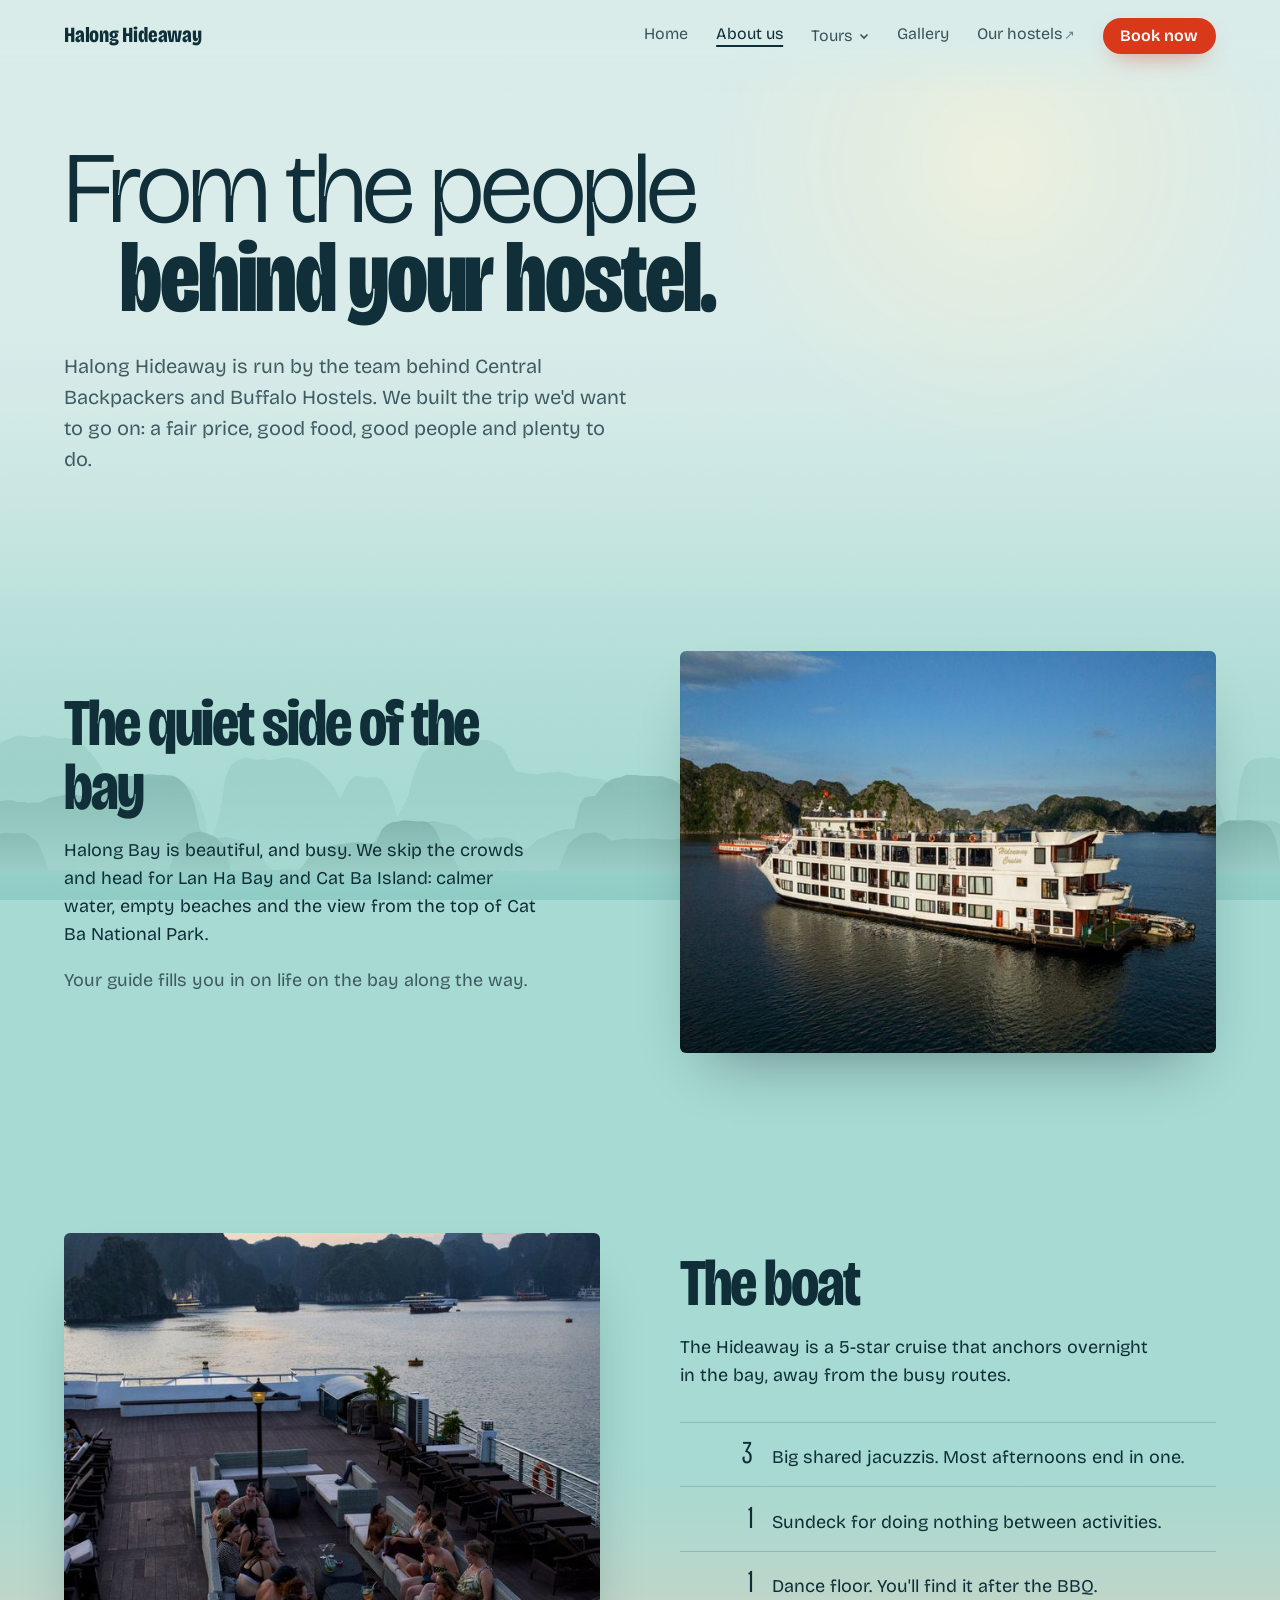
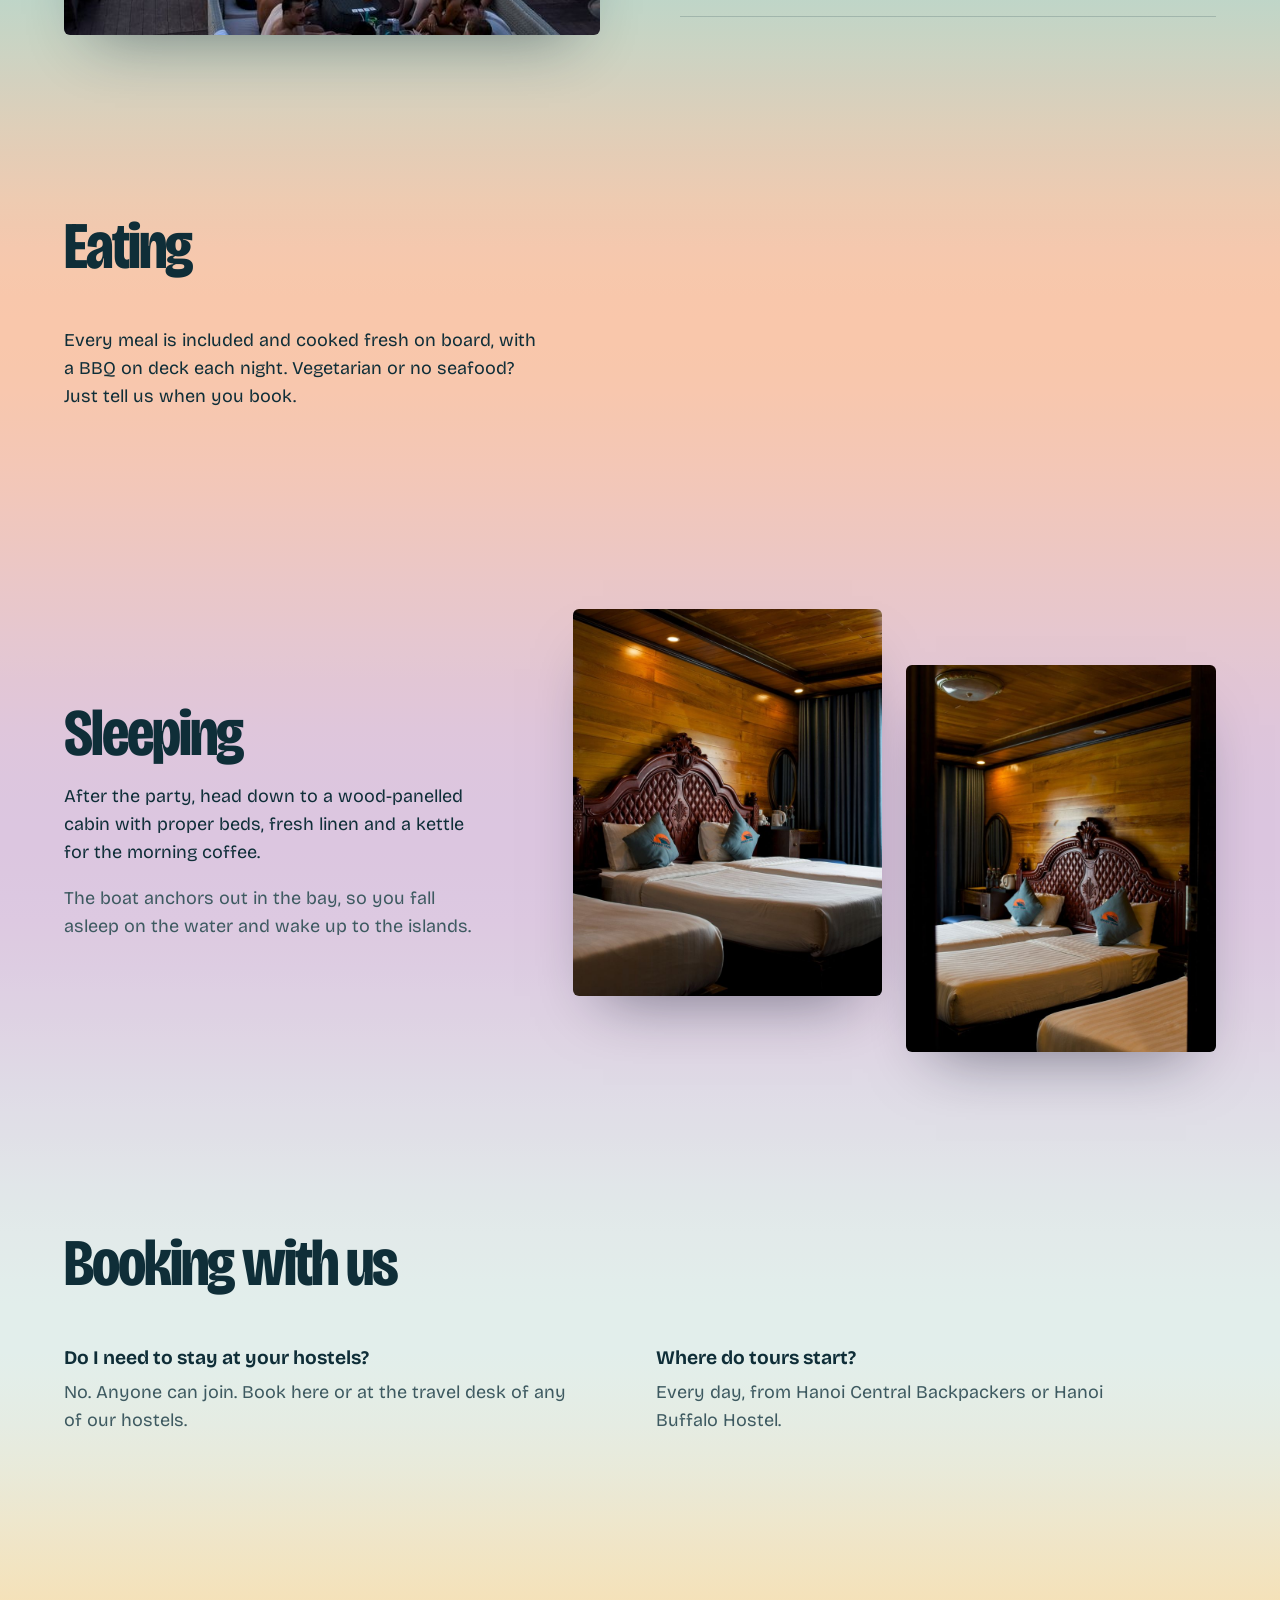
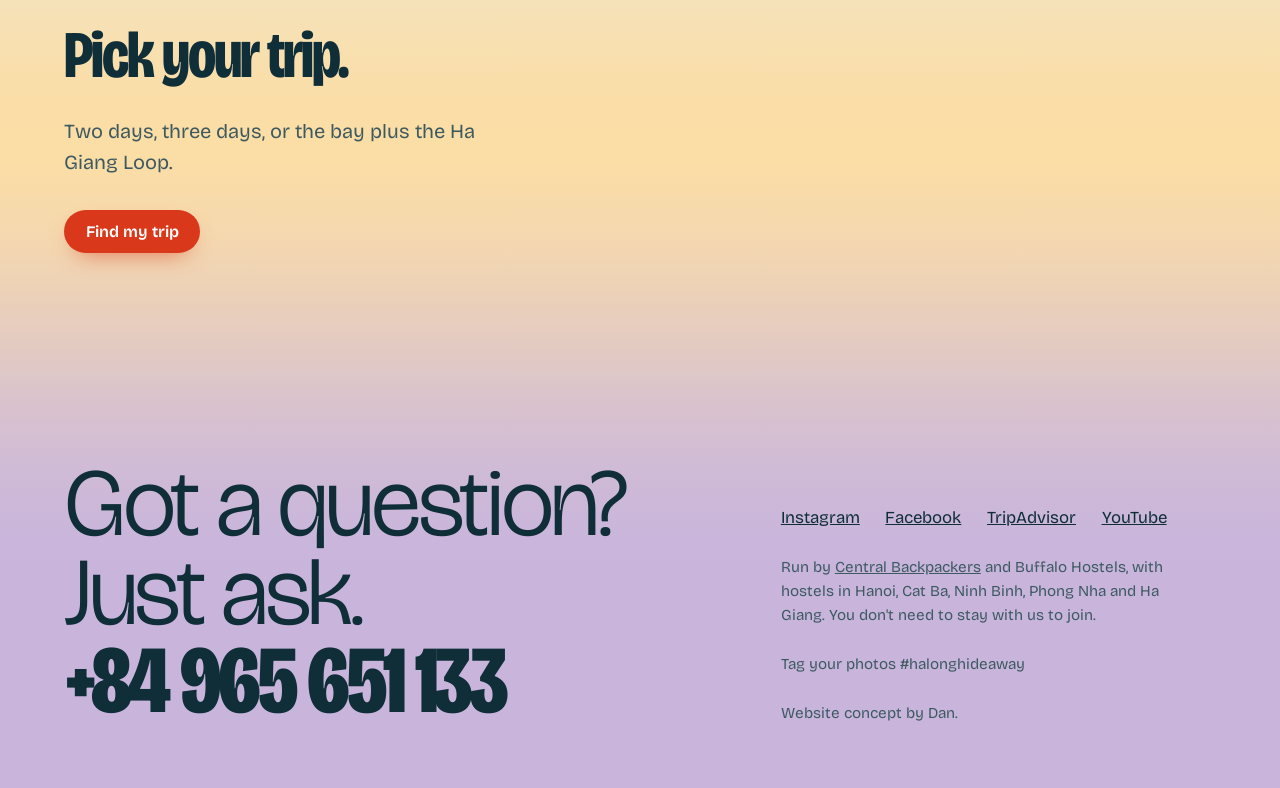
==== commit f3f2efc5: "Use Dan's own photos instead of company-hosted images The company server wasn't serving its images r" ====
--- a/site/about.html
+++ b/site/about.html
@@ -54,7 +54,7 @@
       <p class="body" style="color:inherit">Halong Bay is beautiful, and busy. We skip the crowds and head for Lan Ha Bay and Cat Ba Island: calmer water, empty beaches and the view from the top of Cat Ba National Park.</p>
       <p class="body">Your guide fills you in on life on the bay along the way.</p>
     </div>
-    <figure class="shot feather"><img src="https://halonghideaway.com/public/media/media/images/hideaway.cruise.halong.bay.vietnam.jpg" alt="The Hideaway cruise among the islands of Lan Ha Bay" loading="lazy" referrerpolicy="no-referrer" onerror="this.parentNode.style.display='none'"></figure>
+    <figure class="shot feather"><img src="assets/media/gallery/g-boat.jpg" srcset="assets/media/gallery/g-boat-sm.jpg 800w, assets/media/gallery/g-boat.jpg 1500w" sizes="(max-width: 900px) 92vw, 45vw" alt="The Hideaway Cruise anchored among the limestone islands of Lan Ha Bay" loading="lazy" decoding="async"></figure>
   </section>
 
   <section class="split flip" data-stop="midday" aria-labelledby="deck">
@@ -67,7 +67,7 @@
         <li><b>1</b><span>Dance floor. You'll find it after the BBQ.</span></li>
       </ul>
     </div>
-    <figure class="shot feather"><img src="https://halonghideaway.com/public/media/media/images/hideaway.cruise.jaccuzi2.jpg" alt="Guests in the deck jacuzzi on the Hideaway cruise" loading="lazy" referrerpolicy="no-referrer" onerror="this.parentNode.style.display='none'"></figure>
+    <figure class="shot feather"><img src="assets/media/gallery/g-deck.jpg" srcset="assets/media/gallery/g-deck-sm.jpg 800w, assets/media/gallery/g-deck.jpg 1500w" sizes="(max-width: 900px) 92vw, 45vw" alt="Guests with drinks on the top deck at sunset, islands behind them" loading="lazy" decoding="async"></figure>
   </section>
 
   <section class="block" data-stop="sunset" aria-labelledby="eat">
